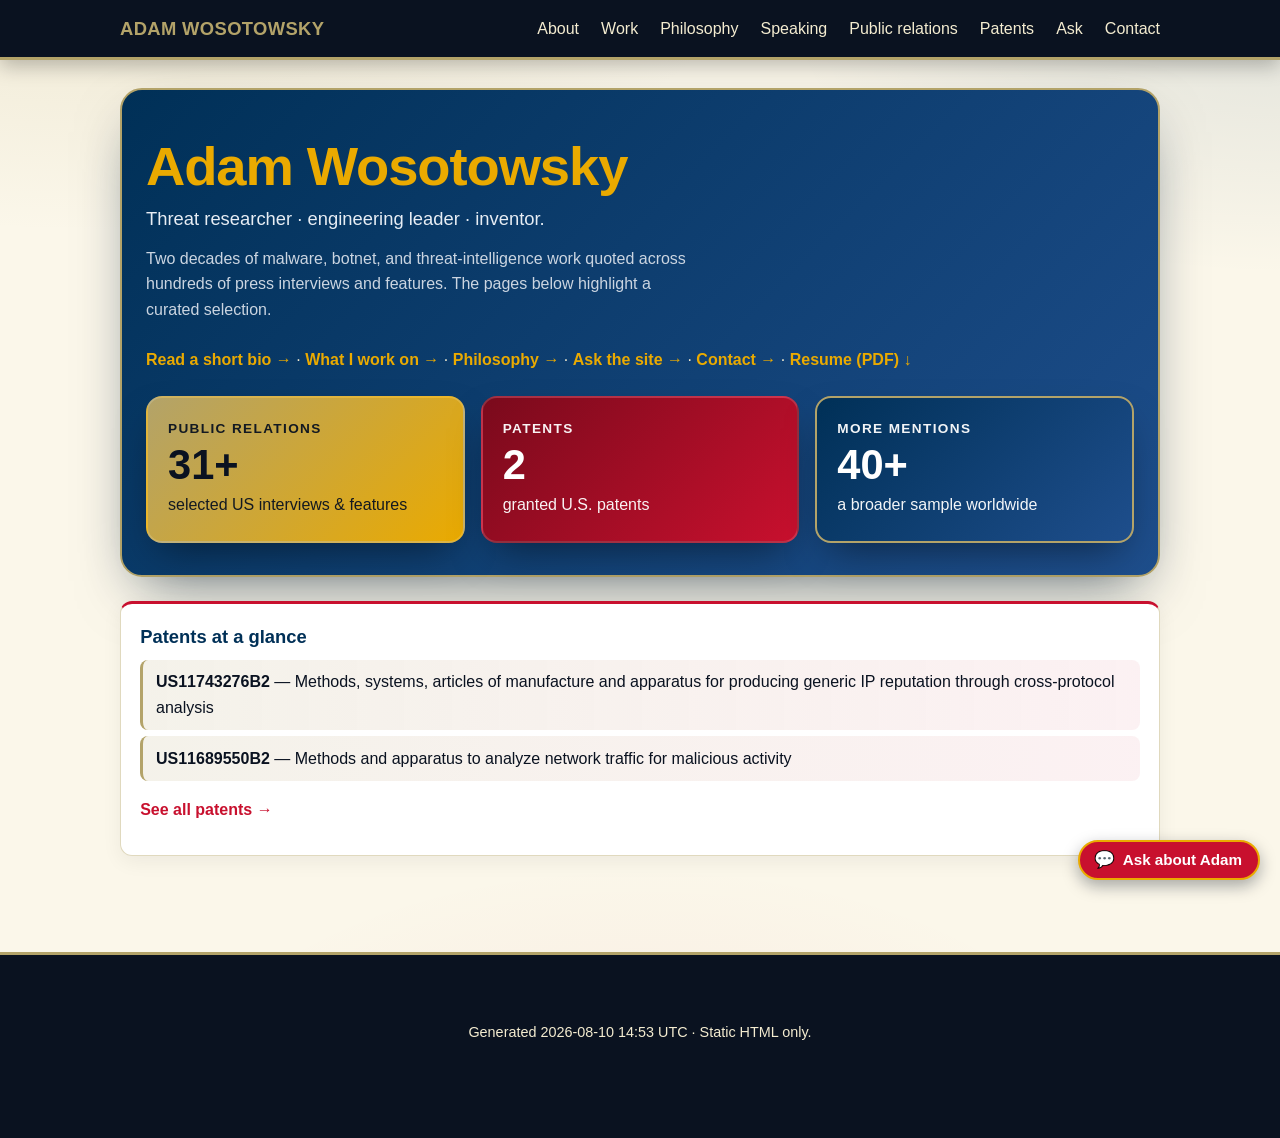
==== adam/index.html @ c90d337e "About: add HR-title backstory to Special Agent step Adam chose 'Special Agent' as his own title at S" ====
<!doctype html>
<html lang="en">
<head>
  <meta charset="utf-8">
  <meta name="viewport" content="width=device-width, initial-scale=1">
  <meta name="referrer" content="no-referrer-when-downgrade">
  <title>Adam Wosotowsky</title>
  <meta name="description" content="Adam Wosotowsky: threat researcher, engineering leader, inventor. Two decades of cybersecurity work in malware, botnets, and threat intelligence.">
  <link rel="stylesheet" href="/adam/assets/styles.css">
  <link rel="icon" type="image/png" sizes="32x32" href="/adam/assets/favicon.png">
  <link rel="apple-touch-icon" sizes="180x180" href="/adam/assets/apple-touch-icon.png">
  <meta property="og:type" content="website">
  <meta property="og:title" content="Adam Wosotowsky">
  <meta property="og:description" content="Adam Wosotowsky: threat researcher, engineering leader, inventor. Two decades of cybersecurity work in malware, botnets, and threat intelligence.">
  <meta property="og:image" content="https://wosotowsky.org/adam/assets/og-card.png">
  <meta property="og:url" content="https://wosotowsky.org/adam/">
  <meta name="twitter:card" content="summary_large_image">
  <script src="/adam/assets/chat-launcher.js" defer></script>
</head>
<body>
  <header class="site-header">
    <div class="wrap header-inner">
      <a class="brand" href="/adam/">Adam&nbsp;Wosotowsky</a>
      <nav class="nav">
        <a href="/adam/about/">About</a>
        <a href="/adam/work/">Work</a>
        <a href="/adam/philosophy/">Philosophy</a>
        <a href="/adam/speaking/">Speaking</a>
        <a href="/adam/pr/">Public relations</a>
        <a href="/adam/patents/">Patents</a>
        <a href="/adam/chat/">Ask</a>
        <a href="/adam/contact/">Contact</a>
      </nav>
    </div>
  </header>
  <main class="wrap">

    <section class="hero">
      <h1>Adam Wosotowsky</h1>
      <p class="lead">Threat researcher &middot; engineering leader &middot; inventor.</p>
      <p class="lead-sub">Two decades of malware, botnet, and threat-intelligence work quoted across hundreds of press interviews and features. The pages below highlight a curated selection.</p>
      <p class="hero-links"><a href="/adam/about/">Read a short bio &rarr;</a> &middot; <a href="/adam/work/">What I work on &rarr;</a> &middot; <a href="/adam/philosophy/">Philosophy &rarr;</a> &middot; <a href="/adam/chat/">Ask the site &rarr;</a> &middot; <a href="/adam/contact/">Contact &rarr;</a> &middot; <a href="/adam/resume.pdf">Resume (PDF) &darr;</a></p>
      <div class="hero-tiles">
        <a class="tile tile-pr" href="/adam/pr/">
          <span class="tile-label">Public relations</span>
          <span class="tile-count">31+</span>
          <span class="tile-sub">selected US interviews &amp; features</span>
        </a>
        <a class="tile tile-patents" href="/adam/patents/">
          <span class="tile-label">Patents</span>
          <span class="tile-count">2</span>
          <span class="tile-sub">granted U.S. patents</span>
        </a>
        <a class="tile tile-all" href="/adam/mentions-all/">
          <span class="tile-label">More mentions</span>
          <span class="tile-count">40+</span>
          <span class="tile-sub">a broader sample worldwide</span>
        </a>
      </div>
    </section>

    <section class="card patents-preview">
      <h2>Patents at a glance</h2>
      <ul class="patent-list">
      <li><a href="/adam/patents/#US11743276B2">
        <strong>US11743276B2</strong> &mdash; Methods, systems, articles of manufacture and apparatus for producing generic IP reputation through cross-protocol analysis
      </a></li>
      <li><a href="/adam/patents/#US11689550B2">
        <strong>US11689550B2</strong> &mdash; Methods and apparatus to analyze network traffic for malicious activity
      </a></li>
      </ul>
      <p><a class="more" href="/adam/patents/">See all patents &rarr;</a></p>
    </section>
  </main>
  <footer class="site-footer">
    <div class="wrap">
      <p>Generated 2026-08-10 14:53 UTC &middot; Static HTML only.</p>
    </div>
  </footer>
</body>
</html>
---- adam/assets/styles.css ----
/* Georgia Tech-inspired palette: black + gold, with navy + red accents. */
:root {
  color-scheme: light;
  --ink: #0a1220;
  --muted: #4a5468;
  --paper: #ffffff;
  --paper-tint: #fbf7ea;
  --line: #e0d9be;
  --gt-gold: #b3a369;
  --gt-gold-bright: #eaaa00;
  --gt-navy: #003057;
  --gt-navy-deep: #001a33;
  --gt-red: #c8102e;
  --gt-black: #0a1220;
  --accent: #003057;
  --accent-hover: #c8102e;
  --grad-gold: linear-gradient(135deg, #b3a369 0%, #eaaa00 100%);
  --grad-navy: linear-gradient(135deg, #003057 0%, #1e4e8c 100%);
  --grad-red:  linear-gradient(135deg, #7a0a1c 0%, #c8102e 100%);
}

* { box-sizing: border-box; }
html, body { margin: 0; padding: 0; }

body {
  background:
    radial-gradient(1100px 500px at 8% -6%, rgba(179, 163, 105, 0.20), transparent 60%),
    radial-gradient(900px 500px at 100% 0%, rgba(0, 48, 87, 0.10), transparent 55%),
    radial-gradient(900px 500px at 50% 100%, rgba(200, 16, 46, 0.06), transparent 55%),
    var(--paper-tint);
  color: var(--ink);
  font-family: "Inter", "Segoe UI", Roboto, Helvetica, Arial, sans-serif;
  line-height: 1.6;
  min-height: 100vh;
}

a { color: var(--accent); text-decoration: none; }
a:hover { color: var(--accent-hover); text-decoration: underline; }

.wrap { max-width: 1080px; margin: 0 auto; padding: 1.75rem 1.25rem 3rem; }

/* --- Header --- */
.site-header {
  background: var(--gt-black);
  border-bottom: 3px solid var(--gt-gold);
  position: sticky;
  top: 0;
  z-index: 10;
  box-shadow: 0 6px 20px rgba(0, 0, 0, 0.25);
}
.header-inner {
  display: flex; align-items: center; justify-content: space-between;
  padding: 0.85rem 1.25rem;
  max-width: 1080px; margin: 0 auto;
}
.brand {
  font-weight: 800;
  font-size: 1.15rem;
  color: var(--gt-gold);
  letter-spacing: 0.02em;
  text-transform: uppercase;
}
.brand:hover { color: var(--gt-gold-bright); text-decoration: none; }
.nav a {
  margin-left: 1.1rem;
  color: #f4ecd0;
  font-weight: 500;
  border-bottom: 2px solid transparent;
  padding-bottom: 2px;
}
.nav a:hover { color: var(--gt-gold-bright); border-bottom-color: var(--gt-gold-bright); text-decoration: none; }

/* --- Footer --- */
.site-footer {
  padding: 1.5rem 0 2rem;
  color: #f4ecd0;
  background: var(--gt-black);
  border-top: 3px solid var(--gt-gold);
  font-size: 0.9rem;
  text-align: center;
  margin-top: 3rem;
}

/* --- Hero --- */
.hero {
  padding: 3rem 1.5rem 2rem;
  background: var(--grad-navy);
  border-radius: 22px;
  color: #fff;
  margin-bottom: 1.5rem;
  border: 2px solid var(--gt-gold);
  box-shadow: 0 24px 60px -20px rgba(0, 26, 51, 0.6);
}
.hero h1 {
  font-size: clamp(2.2rem, 5vw, 3.4rem);
  line-height: 1.05;
  letter-spacing: -0.02em;
  margin: 0 0 0.6rem;
  color: var(--gt-gold-bright);
}
.hero .lead {
  font-size: 1.15rem;
  color: #e7edf4;
  max-width: 62ch;
  margin: 0 0 0.75rem;
}
.hero .lead-sub {
  color: #cbd5e1;
  max-width: 62ch;
  margin: 0 0 1.5rem;
}
.hero-tiles {
  display: grid;
  gap: 1rem;
  grid-template-columns: repeat(auto-fit, minmax(230px, 1fr));
  margin-top: 1.5rem;
}
.tile {
  display: block;
  color: #fff;
  padding: 1.25rem 1.25rem 1.5rem;
  border-radius: 16px;
  border: 2px solid rgba(255,255,255,0.15);
  box-shadow: 0 18px 40px -14px rgba(0, 0, 0, 0.5);
  transition: transform 0.15s ease, box-shadow 0.15s ease, border-color 0.15s ease;
}
.tile:hover {
  text-decoration: none;
  transform: translateY(-3px);
  box-shadow: 0 26px 50px -14px rgba(0, 0, 0, 0.6);
  border-color: var(--gt-gold-bright);
}
.tile-pr      { background: var(--grad-gold); color: #0a1220; }
.tile-patents { background: var(--grad-red); }
.tile-all     { background: var(--grad-navy); border-color: var(--gt-gold); }
.tile-label { display: block; font-size: 0.85rem; letter-spacing: 0.1em; text-transform: uppercase; font-weight: 700; opacity: 0.95; }
.tile-count { display: block; font-size: 2.6rem; font-weight: 800; margin-top: 0.25rem; line-height: 1; }
.tile-sub   { display: block; margin-top: 0.4rem; opacity: 0.95; }
.hero-links { margin-top: 1rem; font-size: 1rem; color: #f4ecd0; }
.hero-links a { color: var(--gt-gold-bright); font-weight: 600; }
.hero-links a:hover { color: #fff; }

/* --- Page heads --- */
.page-head {
  padding: 1.75rem 1.25rem;
  background: var(--gt-black);
  color: #fff;
  border-radius: 18px;
  border-left: 8px solid var(--gt-gold);
  margin-bottom: 1.5rem;
}
.page-head h1 {
  font-size: 2rem;
  margin: 0 0 0.4rem;
  color: var(--gt-gold-bright);
}
.page-head .lead {
  color: #e7edf4;
  max-width: 66ch;
  margin: 0;
}
.page-head .lead a { color: var(--gt-gold-bright); }
.page-head .lead a:hover { color: #fff; }

/* --- Cards --- */
.card {
  background: var(--paper);
  border: 1px solid var(--line);
  border-top: 3px solid var(--gt-navy);
  border-radius: 12px;
  padding: 1.1rem 1.2rem 1rem;
  box-shadow: 0 6px 20px rgba(10, 18, 32, 0.06);
  position: relative;
}
.grid {
  display: grid;
  gap: 1rem;
  grid-template-columns: repeat(auto-fit, minmax(320px, 1fr));
  margin-top: 1rem;
}

.mention h3, .patent h3 {
  margin: 0.15rem 0 0.35rem;
  font-size: 1.05rem;
  line-height: 1.35;
}
.mention h3 a, .patent h3 a { color: var(--ink); }
.mention h3 a:hover, .patent h3 a:hover { color: var(--gt-red); text-decoration: none; }
.mention .desc, .patent .desc {
  color: var(--muted);
  font-size: 0.95rem;
  margin: 0.15rem 0 0.6rem;
}
.mention .outlet, .patent .pub {
  display: inline-block;
  font-size: 0.72rem;
  font-weight: 800;
  letter-spacing: 0.1em;
  text-transform: uppercase;
  padding: 0.25rem 0.6rem;
  border-radius: 4px;
  color: var(--gt-black);
  background: var(--gt-gold);
}
.patent .pub { background: var(--gt-red); color: #fff; }
.mention .src, .patent .meta {
  font-size: 0.85rem;
  color: var(--muted);
  margin: 0;
}

/* --- Patents preview on landing --- */
.patents-preview { border-top-color: var(--gt-red); }
.patents-preview h2 {
  margin: 0 0 0.5rem;
  font-size: 1.15rem;
  color: var(--gt-navy);
}
.patent-list {
  list-style: none;
  padding: 0;
  margin: 0.25rem 0 0.75rem;
  display: grid;
  gap: 0.4rem;
}
.patent-list li a {
  display: block;
  padding: 0.6rem 0.8rem;
  border-radius: 8px;
  background: linear-gradient(90deg, rgba(179,163,105,0.14), rgba(200,16,46,0.06));
  color: var(--ink);
  border-left: 3px solid var(--gt-gold);
  transition: background 0.15s ease;
}
.patent-list li a:hover {
  text-decoration: none;
  background: linear-gradient(90deg, rgba(179,163,105,0.28), rgba(200,16,46,0.14));
  border-left-color: var(--gt-red);
}
.more { font-weight: 700; color: var(--gt-red); }
.more:hover { color: var(--gt-navy); }

/* --- Bio / Work pages --- */
.bio-intro, .bio-highlights, .bio-roles { margin-bottom: 1.25rem; }

.career-arc { margin-bottom: 1.25rem; border-left: 4px solid var(--gt-gold); }
.career-arc-header {
  display: flex; justify-content: space-between; align-items: baseline;
  flex-wrap: wrap; gap: 0.5rem; margin-bottom: 0.4rem;
}
.career-arc-header h2 {
  color: var(--gt-navy); font-family: Georgia, serif;
  margin: 0; font-size: 1.15rem;
}
.career-arc-years {
  color: var(--gt-red); font-weight: 700; font-size: 0.9rem;
  letter-spacing: 0.02em;
}
.career-arc-lead { margin: 0 0 0.9rem 0; color: #444; }
.career-chain {
  list-style: none; padding: 0; margin: 0 0 0.9rem 0;
  display: grid; gap: 0.4rem;
}
.career-step {
  display: grid;
  grid-template-columns: minmax(11rem, 1fr) minmax(9rem, 1fr) minmax(10rem, auto);
  gap: 0.6rem 1rem;
  padding: 0.55rem 0.75rem;
  background: #f6f4ee;
  border-left: 3px solid var(--gt-navy);
  border-radius: 3px;
  align-items: baseline;
}
.career-step-role { font-weight: 700; color: var(--gt-navy); }
.career-step-employer { color: #333; }
.career-step-note { color: #666; font-size: 0.88rem; font-style: italic; }
.career-arc-footnote { margin: 0; color: #555; font-size: 0.92rem; }
@media (max-width: 640px) {
  .career-step { grid-template-columns: 1fr; gap: 0.15rem; padding: 0.5rem 0.7rem; }
  .career-step-note { font-size: 0.85rem; }
}

.bio-intro p, .bio-roles p, .work-section p { line-height: 1.65; margin: 0 0 0.9rem 0; }
.bio-highlights h2, .bio-roles h2, .work-section h2 {
  color: var(--gt-navy);
  margin-top: 0;
  border-bottom: 2px solid var(--gt-gold);
  padding-bottom: 0.35rem;
  display: inline-block;
}
.bio-highlights ul.bullet-list { padding-left: 1.2rem; margin: 0.6rem 0 0 0; }
.bio-highlights ul.bullet-list li {
  line-height: 1.55;
  margin-bottom: 0.45rem;
  padding-left: 0.25rem;
}
.bio-highlights ul.bullet-list li::marker { color: var(--gt-red); font-weight: 800; }
.work-section {
  border-left: 6px solid var(--gt-gold);
  border-top: 1px solid var(--line);
  margin-bottom: 1.25rem;
}
.work-section .meta {
  font-size: 0.9rem;
  color: var(--muted);
  margin-top: 0.6rem;
  padding-top: 0.6rem;
  border-top: 1px dashed var(--line);
}
.work-section .meta a { color: var(--gt-red); font-weight: 600; }

.empty {
  color: var(--muted);
  padding: 1rem;
  background: rgba(179,163,105,0.10);
  border-left: 4px solid var(--gt-gold);
  border-radius: 8px;
}

code {
  background: #f4ecd0;
  border-radius: 4px;
  padding: 0.1rem 0.35rem;
  color: var(--gt-navy);
  font-size: 0.92em;
}

@media (max-width: 640px) {
  .header-inner { flex-direction: column; align-items: flex-start; gap: 0.5rem; }
  .nav a { margin-left: 0; margin-right: 0.9rem; }
  .hero { padding: 2rem 1.25rem 1.5rem; }
}

.patent .long-desc {
  color: var(--ink);
  font-size: 0.98rem;
  line-height: 1.6;
  margin: 0.4rem 0 0.8rem;
  padding: 0.75rem 0.9rem;
  background: rgba(179,163,105,0.09);
  border-left: 3px solid var(--gt-gold);
  border-radius: 6px;
}

.bio-looking { border-top-color: var(--gt-red); }
.bio-looking h2 { color: var(--gt-red); border-bottom-color: var(--gt-red); }

.essay { border-left: 6px solid var(--gt-navy); }
.essay h2 { color: var(--gt-navy); margin-top: 0; border-bottom: 2px solid var(--gt-gold); padding-bottom: 0.35rem; display: inline-block; }
.essay p { line-height: 1.7; margin: 0 0 0.9rem 0; }

.speaking-section { border-left: 6px solid var(--gt-gold); }
.speaking-section h2 { color: var(--gt-navy); margin-top: 0; }
.speaking-section p { line-height: 1.65; margin: 0 0 0.7rem 0; }
.closing-note {
  color: var(--muted);
  font-style: italic;
  margin: 1rem 0.25rem 0;
  padding-left: 0.75rem;
  border-left: 3px solid var(--gt-gold);
}

.contact-card { border-top-color: var(--gt-gold); }
.contact-list { list-style: none; padding: 0; margin: 0.5rem 0 0; display: grid; gap: 0.6rem; }
.contact-list li {
  display: grid;
  grid-template-columns: 120px 1fr;
  gap: 1rem;
  padding: 0.55rem 0.6rem;
  background: linear-gradient(90deg, rgba(179,163,105,0.12), rgba(0,48,87,0.04));
  border-left: 3px solid var(--gt-gold);
  border-radius: 6px;
  align-items: center;
}
.ch-label { font-weight: 700; color: var(--gt-navy); text-transform: uppercase; font-size: 0.8rem; letter-spacing: 0.08em; }
.ch-value { color: var(--ink); }
.ch-value a { color: var(--gt-red); font-weight: 600; }
.contact-card .note { color: var(--muted); font-size: 0.95rem; margin: 1rem 0 0; }

@media (max-width: 520px) {
  .contact-list li { grid-template-columns: 1fr; gap: 0.15rem; }
}

.see-also { border-top-color: var(--gt-gold-bright); background: linear-gradient(180deg, rgba(234,170,0,0.06), transparent); }
.see-also h2 { color: var(--gt-navy); margin-top: 0; font-size: 1.1rem; }
.see-also p { margin: 0.35rem 0; }
.see-also a { color: var(--gt-red); font-weight: 600; }
.see-also-inline { color: var(--muted); font-size: 0.95rem; margin-top: 0.6rem; }
.see-also-inline a { color: var(--gt-navy); font-weight: 600; }

.chat-card { border-top-color: var(--gt-red); }
.visually-hidden { position: absolute; width: 1px; height: 1px; padding: 0; margin: -1px; overflow: hidden; clip: rect(0,0,0,0); border: 0; }
.chat-messages {
  display: flex;
  flex-direction: column;
  gap: 0.6rem;
  min-height: 220px;
  max-height: 60vh;
  overflow-y: auto;
  padding: 0.6rem;
  background: rgba(0,48,87,0.03);
  border: 1px solid rgba(0,48,87,0.12);
  border-radius: 8px;
  margin-bottom: 0.8rem;
}
.chat-msg { display: flex; }
.chat-msg-user { justify-content: flex-end; }
.chat-msg-assistant, .chat-msg-system { justify-content: flex-start; }
.chat-bubble {
  max-width: 88%;
  padding: 0.55rem 0.8rem;
  border-radius: 12px;
  line-height: 1.5;
  white-space: pre-wrap;
  word-wrap: break-word;
}
.chat-msg-user .chat-bubble {
  background: var(--gt-navy);
  color: #fff;
  border-bottom-right-radius: 3px;
}
.chat-msg-assistant .chat-bubble {
  background: #fff;
  border: 1px solid rgba(179,163,105,0.5);
  border-left: 3px solid var(--gt-gold-bright);
  border-bottom-left-radius: 3px;
  color: var(--ink);
}
.chat-msg-assistant .chat-bubble a { color: var(--gt-red); font-weight: 600; }
.chat-msg-system .chat-bubble { background: rgba(200,16,46,0.08); color: var(--gt-red); font-style: italic; }
.chat-form { display: flex; flex-direction: column; gap: 0.5rem; }
#chat-input {
  font: inherit;
  padding: 0.6rem 0.7rem;
  border: 2px solid rgba(0,48,87,0.35);
  border-radius: 6px;
  resize: vertical;
  min-height: 3rem;
  background: #fff;
  color: var(--ink);
}
#chat-input:focus { outline: none; border-color: var(--gt-gold-bright); box-shadow: 0 0 0 3px rgba(234,170,0,0.25); }
.chat-controls { display: flex; align-items: center; justify-content: space-between; gap: 1rem; }
.chat-status { color: var(--muted); font-size: 0.9rem; }
.chat-submit {
  background: var(--gt-red);
  color: #fff;
  border: none;
  padding: 0.55rem 1.4rem;
  border-radius: 6px;
  font-weight: 700;
  cursor: pointer;
  font-size: 0.95rem;
}
.chat-submit:hover { background: #a80d26; }
.chat-submit:disabled { background: #999; cursor: not-allowed; }
.chat-suggestions { display: flex; flex-wrap: wrap; gap: 0.4rem; margin-top: 0.9rem; }
.chip {
  display: inline-block;
  padding: 0.25rem 0.65rem;
  border-radius: 999px;
  background: rgba(179,163,105,0.15);
  border: 1px solid rgba(179,163,105,0.4);
  color: var(--gt-navy);
  font-size: 0.85rem;
  cursor: pointer;
  user-select: none;
}
.chip:hover { background: rgba(179,163,105,0.28); }
.chat-footnote { color: var(--muted); font-size: 0.85rem; margin-top: 0.9rem; line-height: 1.5; }
.chat-footnote a { color: var(--gt-red); }

/* --- Corner chat launcher (see adam/assets/chat-launcher.js) --- */
.wos-chat-root { position: fixed; right: 1.25rem; bottom: 1.25rem; z-index: 9998; font-family: inherit; }
.wos-chat-visually-hidden { position: absolute; width: 1px; height: 1px; padding: 0; margin: -1px; overflow: hidden; clip: rect(0,0,0,0); border: 0; }

.wos-chat-pill {
  display: inline-flex; align-items: center; gap: 0.5rem;
  padding: 0.6rem 1rem 0.6rem 0.85rem;
  background: var(--gt-red); color: #fff;
  border: 2px solid var(--gt-gold-bright);
  border-radius: 999px;
  font-weight: 700; font-size: 0.95rem;
  cursor: pointer;
  box-shadow: 0 6px 16px rgba(10,18,32,0.35);
  transition: transform 0.15s ease, box-shadow 0.15s ease, background 0.15s ease;
}
.wos-chat-pill:hover { background: #a80d26; transform: translateY(-1px); box-shadow: 0 8px 20px rgba(10,18,32,0.4); }
.wos-chat-pill:focus-visible { outline: 3px solid var(--gt-gold-bright); outline-offset: 2px; }
.wos-chat-pill-icon { font-size: 1.05rem; line-height: 1; }
.wos-chat-pill-label { line-height: 1; }

.wos-chat-teaser {
  position: absolute; right: 0; bottom: 3.6rem;
  max-width: 260px;
  background: #fff; color: var(--ink);
  border: 1px solid rgba(179,163,105,0.5);
  border-left: 4px solid var(--gt-gold-bright);
  border-radius: 10px;
  padding: 0.6rem 2rem 0.6rem 0.8rem;
  box-shadow: 0 6px 14px rgba(10,18,32,0.25);
  opacity: 0; transform: translateY(6px);
  pointer-events: none;
  transition: opacity 0.25s ease, transform 0.25s ease;
  font-size: 0.9rem;
  cursor: pointer;
}
.wos-chat-teaser::after {
  content: ""; position: absolute; right: 1.2rem; bottom: -8px;
  width: 14px; height: 14px; background: #fff;
  border-right: 1px solid rgba(179,163,105,0.5);
  border-bottom: 1px solid rgba(179,163,105,0.5);
  transform: rotate(45deg);
}
.wos-chat-teaser-visible { opacity: 1; transform: translateY(0); pointer-events: auto; }
.wos-chat-teaser-close {
  position: absolute; top: 4px; right: 6px;
  background: transparent; border: 0; padding: 2px 6px;
  color: var(--muted); cursor: pointer; font-size: 1.05rem; line-height: 1;
}
.wos-chat-teaser-close:hover { color: var(--gt-red); }

.wos-chat-panel[hidden] { display: none !important; }
.wos-chat-panel {
  position: absolute; right: 0; bottom: 3.6rem;
  width: 380px; max-width: calc(100vw - 2rem);
  height: 520px; max-height: calc(100vh - 5rem);
  display: flex; flex-direction: column;
  background: #fff;
  border: 1px solid rgba(0,48,87,0.25);
  border-top: 4px solid var(--gt-gold-bright);
  border-radius: 12px;
  box-shadow: 0 12px 32px rgba(10,18,32,0.45);
  overflow: hidden;
  transform-origin: bottom right;
  animation: wos-chat-pop 0.18s ease-out;
}
@keyframes wos-chat-pop {
  from { opacity: 0; transform: scale(0.94) translateY(6px); }
  to   { opacity: 1; transform: scale(1) translateY(0); }
}
@media (prefers-reduced-motion: reduce) {
  .wos-chat-panel { animation: none; }
  .wos-chat-teaser { transition: none; }
}

.wos-chat-header {
  display: flex; align-items: center; justify-content: space-between;
  padding: 0.6rem 0.8rem;
  background: var(--gt-navy); color: #fff;
}
.wos-chat-title { font-size: 1rem; margin: 0; color: #fff; }
.wos-chat-header-right { display: flex; align-items: center; gap: 0.4rem; }
.wos-chat-full { color: var(--gt-gold-bright); font-size: 0.85rem; text-decoration: none; }
.wos-chat-full:hover { text-decoration: underline; }
.wos-chat-close {
  background: transparent; border: 0; color: #fff;
  font-size: 1.35rem; line-height: 1; cursor: pointer; padding: 0 0.4rem;
}
.wos-chat-close:hover { color: var(--gt-gold-bright); }

.wos-chat-messages {
  flex: 1 1 auto; overflow-y: auto;
  padding: 0.65rem; display: flex; flex-direction: column; gap: 0.5rem;
  background: rgba(0,48,87,0.03);
}
.wos-chat-msg { display: flex; }
.wos-chat-msg-user { justify-content: flex-end; }
.wos-chat-msg-assistant, .wos-chat-msg-system { justify-content: flex-start; }
.wos-chat-bubble {
  max-width: 88%; padding: 0.5rem 0.7rem; border-radius: 12px;
  line-height: 1.5; white-space: pre-wrap; word-wrap: break-word; font-size: 0.92rem;
}
.wos-chat-msg-user .wos-chat-bubble {
  background: var(--gt-navy); color: #fff; border-bottom-right-radius: 3px;
}
.wos-chat-msg-assistant .wos-chat-bubble {
  background: #fff;
  border: 1px solid rgba(179,163,105,0.5);
  border-left: 3px solid var(--gt-gold-bright);
  border-bottom-left-radius: 3px;
  color: var(--ink);
}
.wos-chat-msg-assistant .wos-chat-bubble a { color: var(--gt-red); font-weight: 600; }
.wos-chat-msg-system .wos-chat-bubble { background: rgba(200,16,46,0.08); color: var(--gt-red); font-style: italic; }

.wos-chat-form { padding: 0.6rem; border-top: 1px solid rgba(0,48,87,0.12); background: #fff; }
.wos-chat-input {
  width: 100%; box-sizing: border-box;
  font: inherit; padding: 0.5rem 0.6rem;
  border: 2px solid rgba(0,48,87,0.25); border-radius: 6px;
  resize: none; min-height: 2.6rem;
  color: var(--ink); background: #fff;
}
.wos-chat-input:focus { outline: none; border-color: var(--gt-gold-bright); box-shadow: 0 0 0 3px rgba(234,170,0,0.25); }
.wos-chat-controls { display: flex; align-items: center; justify-content: space-between; margin-top: 0.4rem; gap: 0.75rem; }
.wos-chat-status { color: var(--muted); font-size: 0.85rem; }
.wos-chat-submit {
  background: var(--gt-red); color: #fff; border: none;
  padding: 0.45rem 1.1rem; border-radius: 6px;
  font-weight: 700; font-size: 0.9rem; cursor: pointer;
}
.wos-chat-submit:hover { background: #a80d26; }
.wos-chat-submit:disabled { background: #999; cursor: not-allowed; }

@media (max-width: 520px) {
  .wos-chat-root { right: 0.75rem; bottom: 0.75rem; }
  .wos-chat-panel { width: calc(100vw - 1.5rem); height: calc(100vh - 4rem); }
  .wos-chat-pill-label { display: none; }
  .wos-chat-pill { padding: 0.75rem; }
  .wos-chat-pill-icon { font-size: 1.35rem; }
}
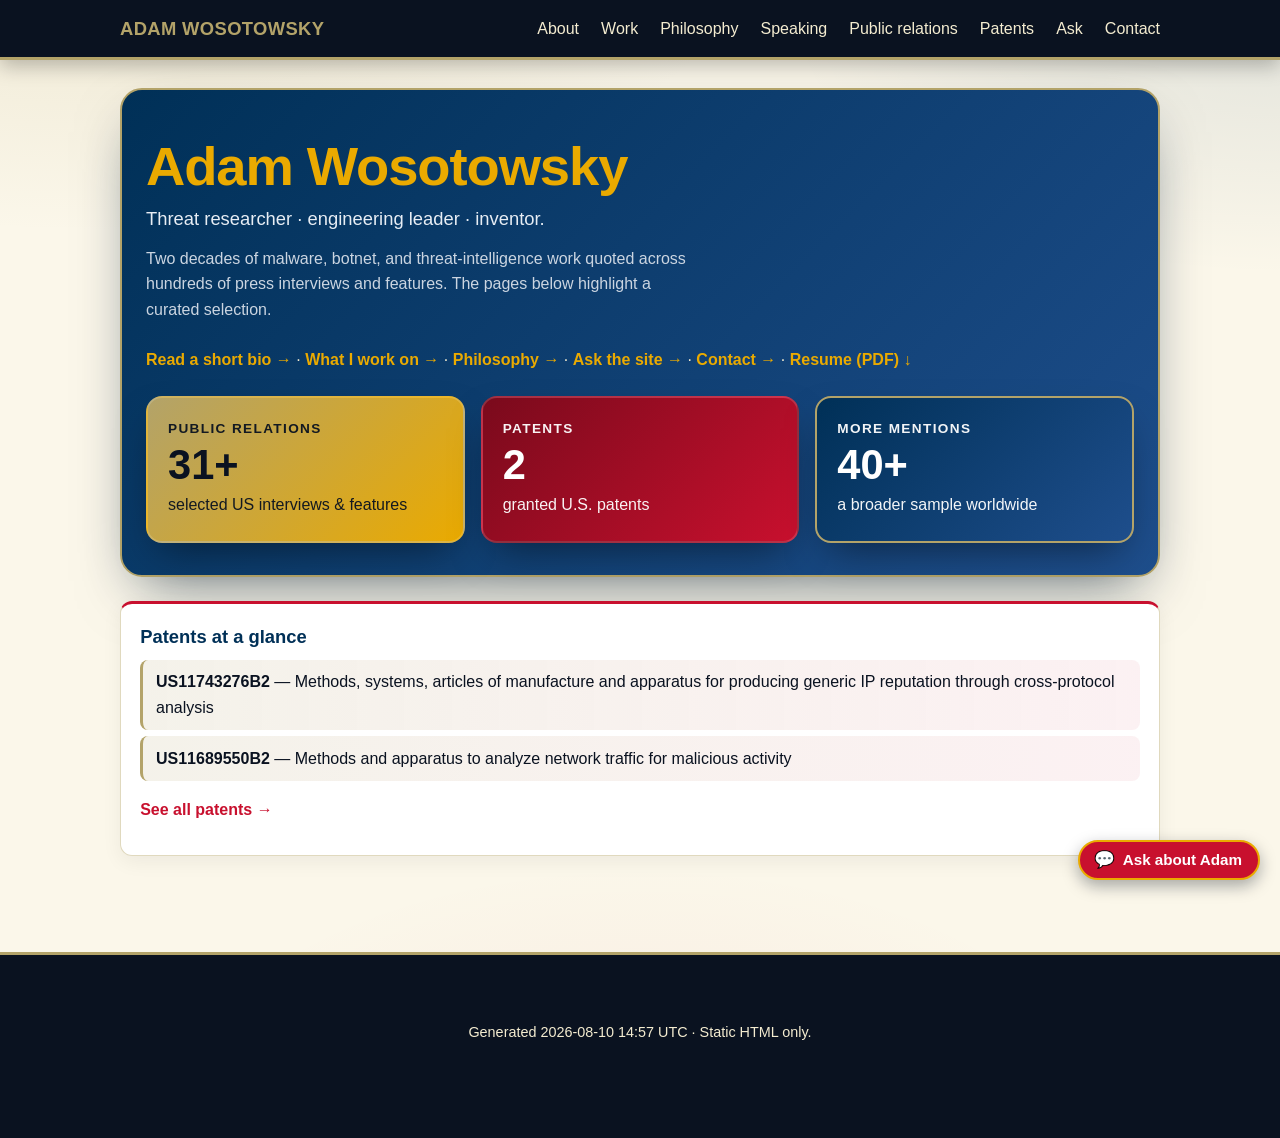
==== commit 13a5767c: "About: Reflex Security was founding engineer / employee #3, CNN was during college Correcting a fram" ====
--- a/adam/index.html
+++ b/adam/index.html
@@ -74,7 +74,7 @@
   </main>
   <footer class="site-footer">
     <div class="wrap">
-      <p>Generated 2026-08-10 14:53 UTC &middot; Static HTML only.</p>
+      <p>Generated 2026-08-10 14:57 UTC &middot; Static HTML only.</p>
     </div>
   </footer>
 </body>
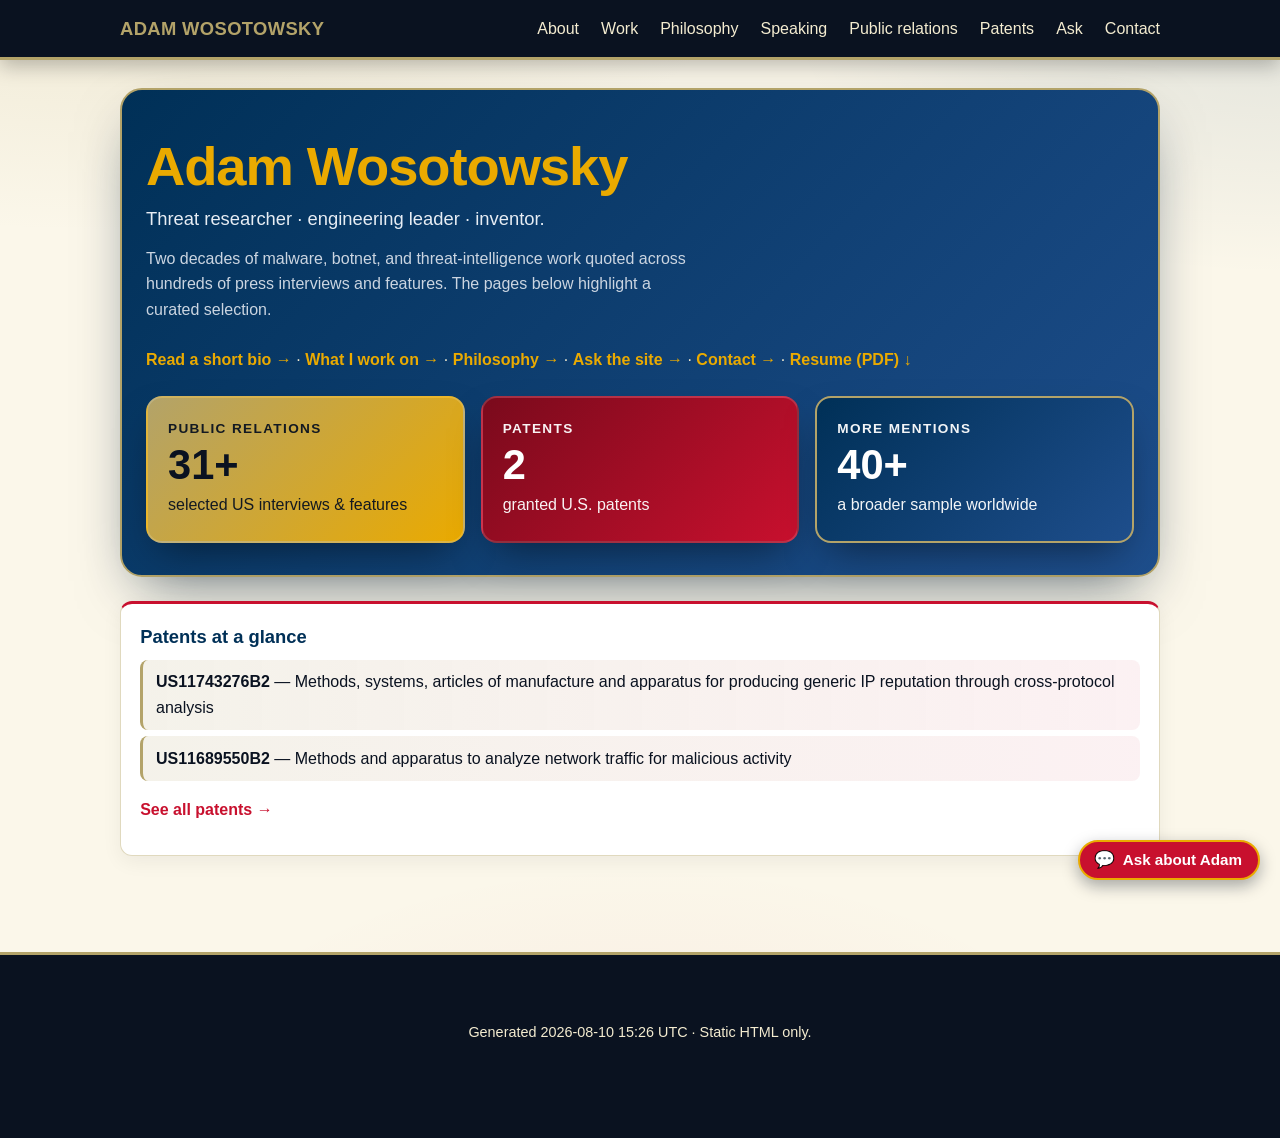
==== commit 71b09325: "About + resume: Zimperium concluded 2026, past-tense framing - Zimperium dates 2021-Present -> 2021-" ====
--- a/adam/index.html
+++ b/adam/index.html
@@ -74,7 +74,7 @@
   </main>
   <footer class="site-footer">
     <div class="wrap">
-      <p>Generated 2026-08-10 14:57 UTC &middot; Static HTML only.</p>
+      <p>Generated 2026-08-10 15:26 UTC &middot; Static HTML only.</p>
     </div>
   </footer>
 </body>
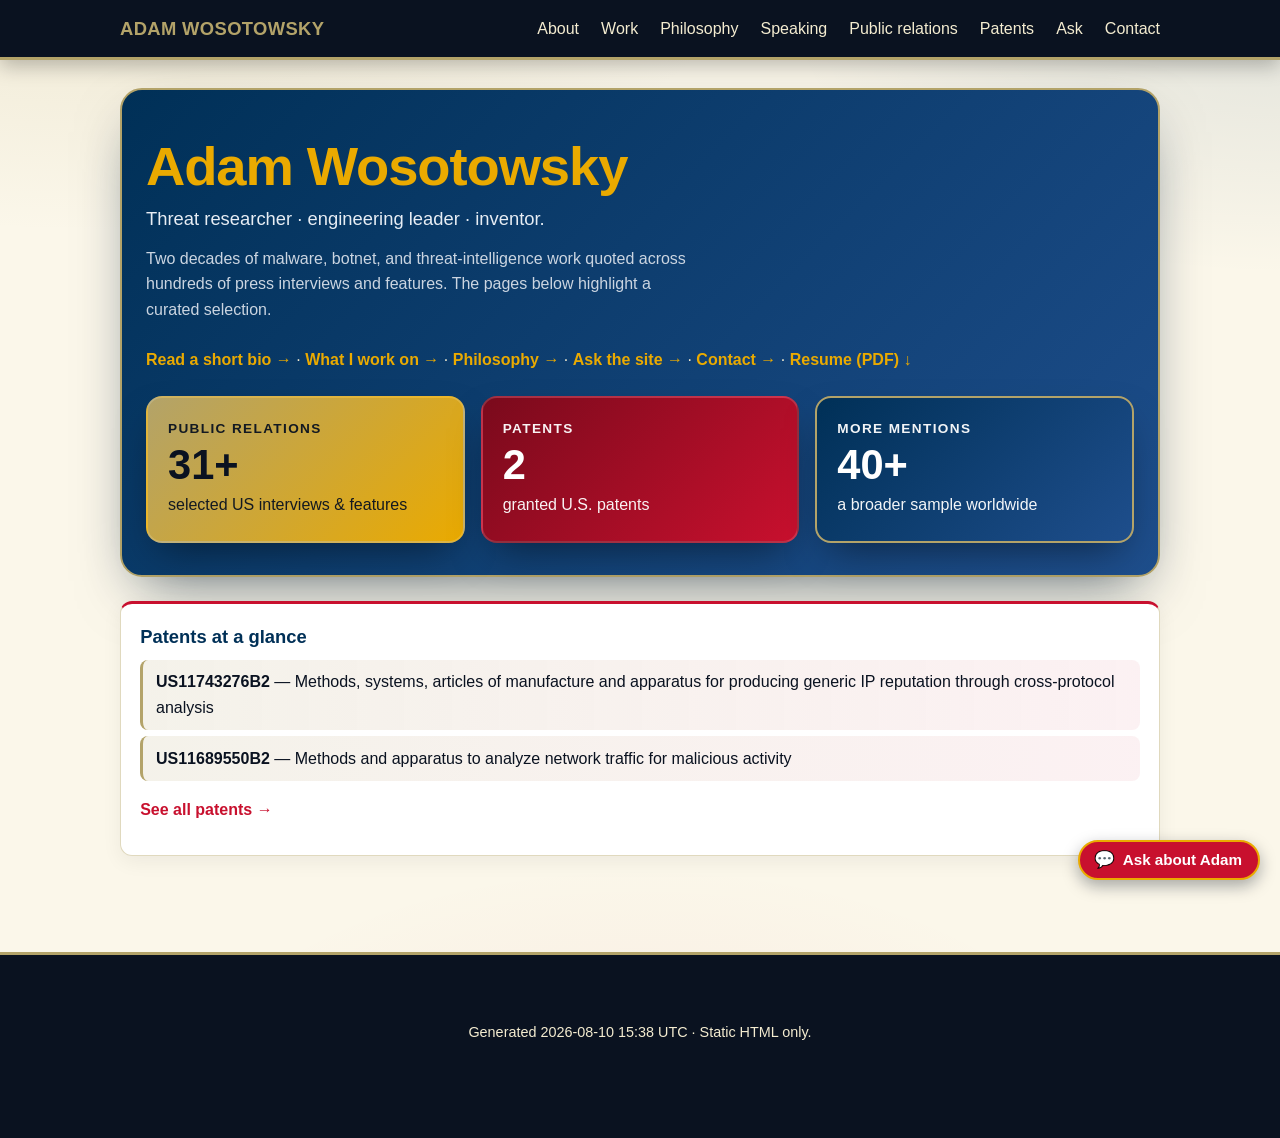
==== commit 36e6c897: "Add /adam/hire/ landing page + Schema.org 'seeks' signals New unlinked landing page at /adam/hire/ i" ====
--- a/adam/index.html
+++ b/adam/index.html
@@ -74,7 +74,7 @@
   </main>
   <footer class="site-footer">
     <div class="wrap">
-      <p>Generated 2026-08-10 15:26 UTC &middot; Static HTML only.</p>
+      <p>Generated 2026-08-10 15:38 UTC &middot; Static HTML only.</p>
     </div>
   </footer>
 </body>
--- a/adam/assets/styles.css
+++ b/adam/assets/styles.css
@@ -387,6 +387,24 @@
 .see-also a { color: var(--gt-red); font-weight: 600; }
 .see-also-inline { color: var(--muted); font-size: 0.95rem; margin-top: 0.6rem; }
 .see-also-inline a { color: var(--gt-navy); font-weight: 600; }
+.see-also-list { list-style: none; padding: 0; margin: 0.4rem 0 0; display: grid; gap: 0.35rem; }
+.see-also-list li::before { content: "\2192  "; color: var(--gt-red); font-weight: 800; }
+
+.hire-pitch-card { border-top: 4px solid var(--gt-red); }
+.hire-pitch { font-size: 1.05rem; line-height: 1.55; color: #222; margin: 0 0 1rem 0; }
+.hire-ctas { display: flex; flex-wrap: wrap; gap: 0.6rem; }
+.hire-ctas a {
+  display: inline-block; padding: 0.55rem 1rem; border-radius: 4px;
+  text-decoration: none; font-weight: 700; letter-spacing: 0.01em;
+  border: 2px solid var(--gt-navy);
+}
+.hire-ctas .cta-primary { background: var(--gt-navy); color: #fff; }
+.hire-ctas .cta-primary:hover { background: var(--gt-red); border-color: var(--gt-red); }
+.hire-ctas .cta-secondary { color: var(--gt-navy); background: #fff; }
+.hire-ctas .cta-secondary:hover { background: var(--gt-navy); color: #fff; }
+.hire-highlights { border-top-color: var(--gt-gold); }
+.hire-looking { border-top-color: var(--gt-red); }
+.hire-looking h2 { color: var(--gt-red); border-bottom-color: var(--gt-red); }
 
 .chat-card { border-top-color: var(--gt-red); }
 .visually-hidden { position: absolute; width: 1px; height: 1px; padding: 0; margin: -1px; overflow: hidden; clip: rect(0,0,0,0); border: 0; }
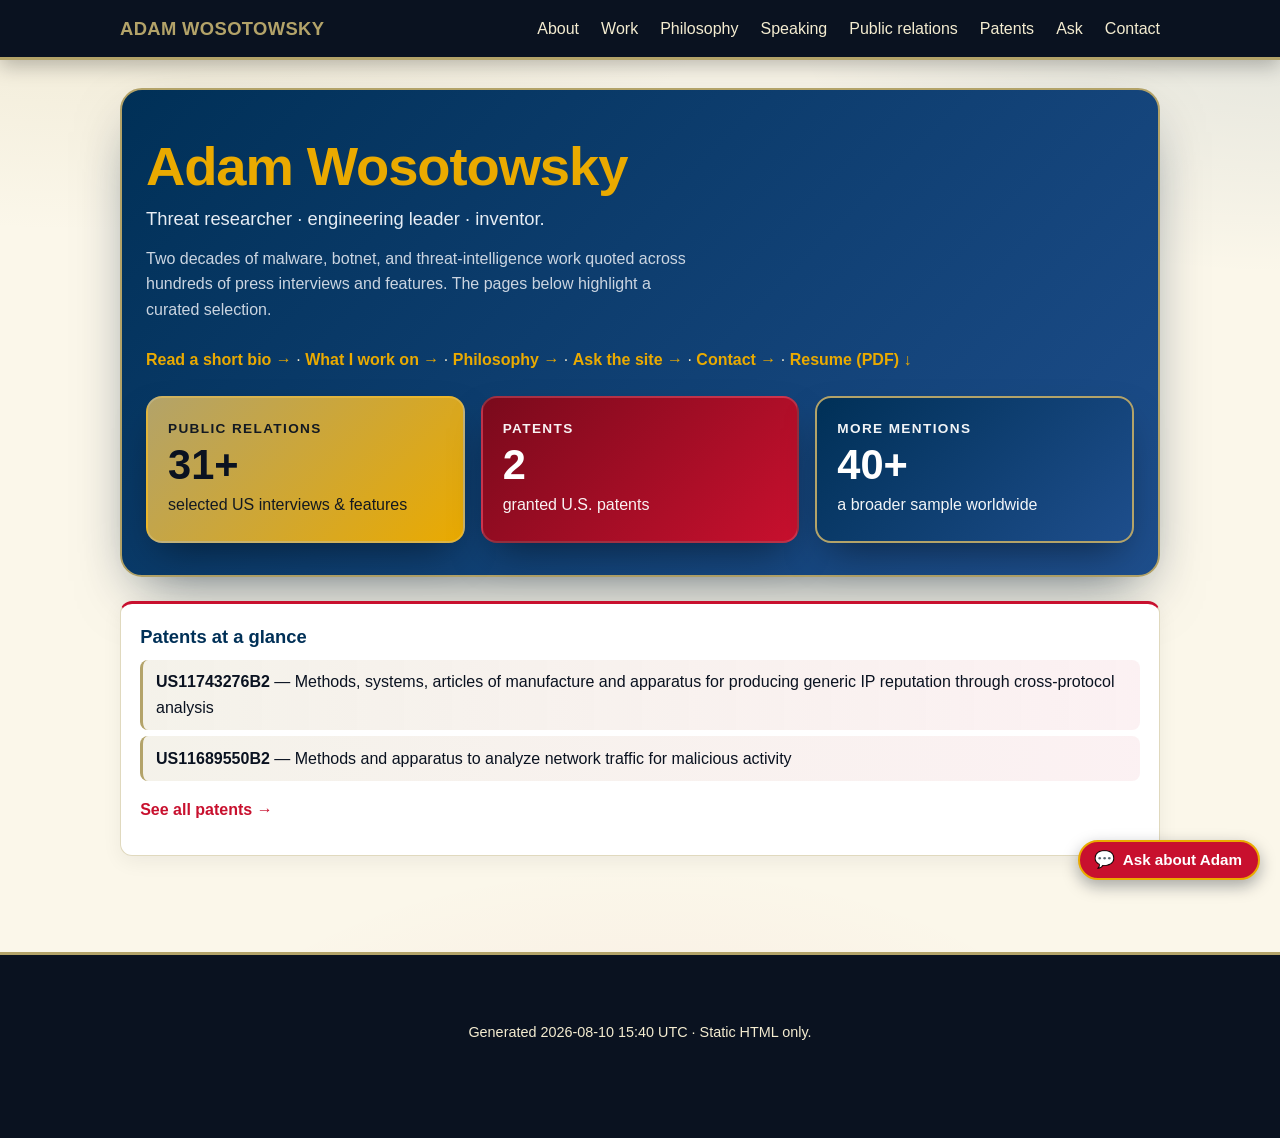
==== commit 91dac20e: "hire: past-tense the opening pitch to match About page framing" ====
--- a/adam/index.html
+++ b/adam/index.html
@@ -74,7 +74,7 @@
   </main>
   <footer class="site-footer">
     <div class="wrap">
-      <p>Generated 2026-08-10 15:38 UTC &middot; Static HTML only.</p>
+      <p>Generated 2026-08-10 15:40 UTC &middot; Static HTML only.</p>
     </div>
   </footer>
 </body>
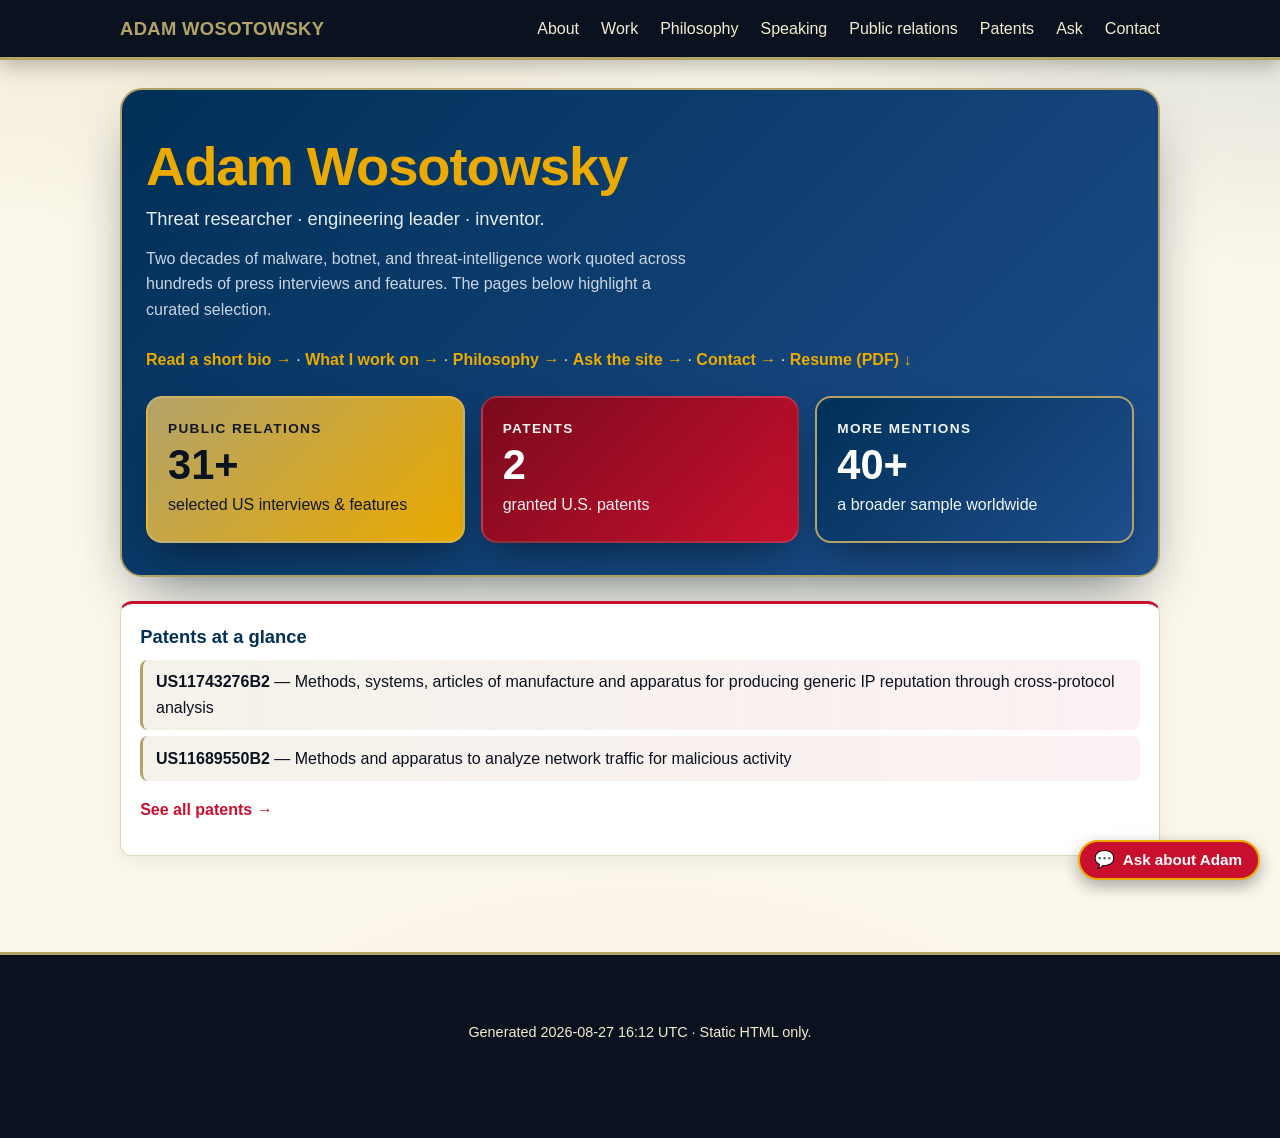
==== commit c4bfbb37: "Refresh resume PDF (typo fixes, past-tense Zimperium) + bump speaking count Resume: - Replaces the /" ====
--- a/adam/index.html
+++ b/adam/index.html
@@ -74,7 +74,7 @@
   </main>
   <footer class="site-footer">
     <div class="wrap">
-      <p>Generated 2026-08-10 15:40 UTC &middot; Static HTML only.</p>
+      <p>Generated 2026-08-27 16:12 UTC &middot; Static HTML only.</p>
     </div>
   </footer>
 </body>
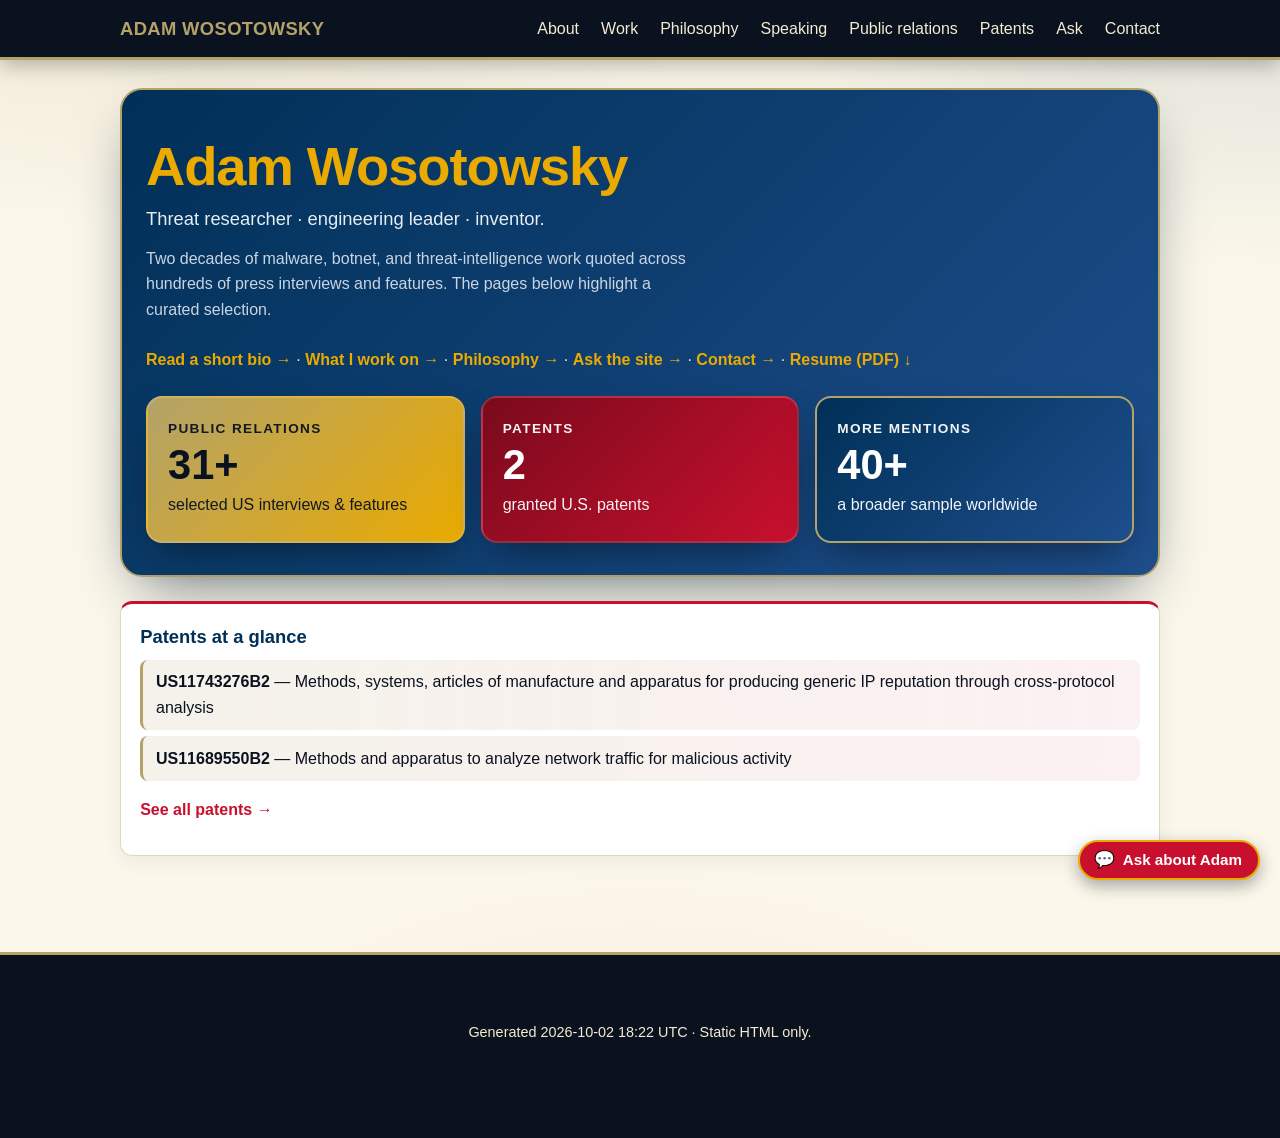
==== commit 882836bf: "Refresh resume PDF; add GitHub link to Contact and Hire pages Co-authored-by: Copilot <223556219+Cop" ====
--- a/adam/index.html
+++ b/adam/index.html
@@ -74,7 +74,7 @@
   </main>
   <footer class="site-footer">
     <div class="wrap">
-      <p>Generated 2026-08-27 16:12 UTC &middot; Static HTML only.</p>
+      <p>Generated 2026-10-02 18:22 UTC &middot; Static HTML only.</p>
     </div>
   </footer>
 </body>
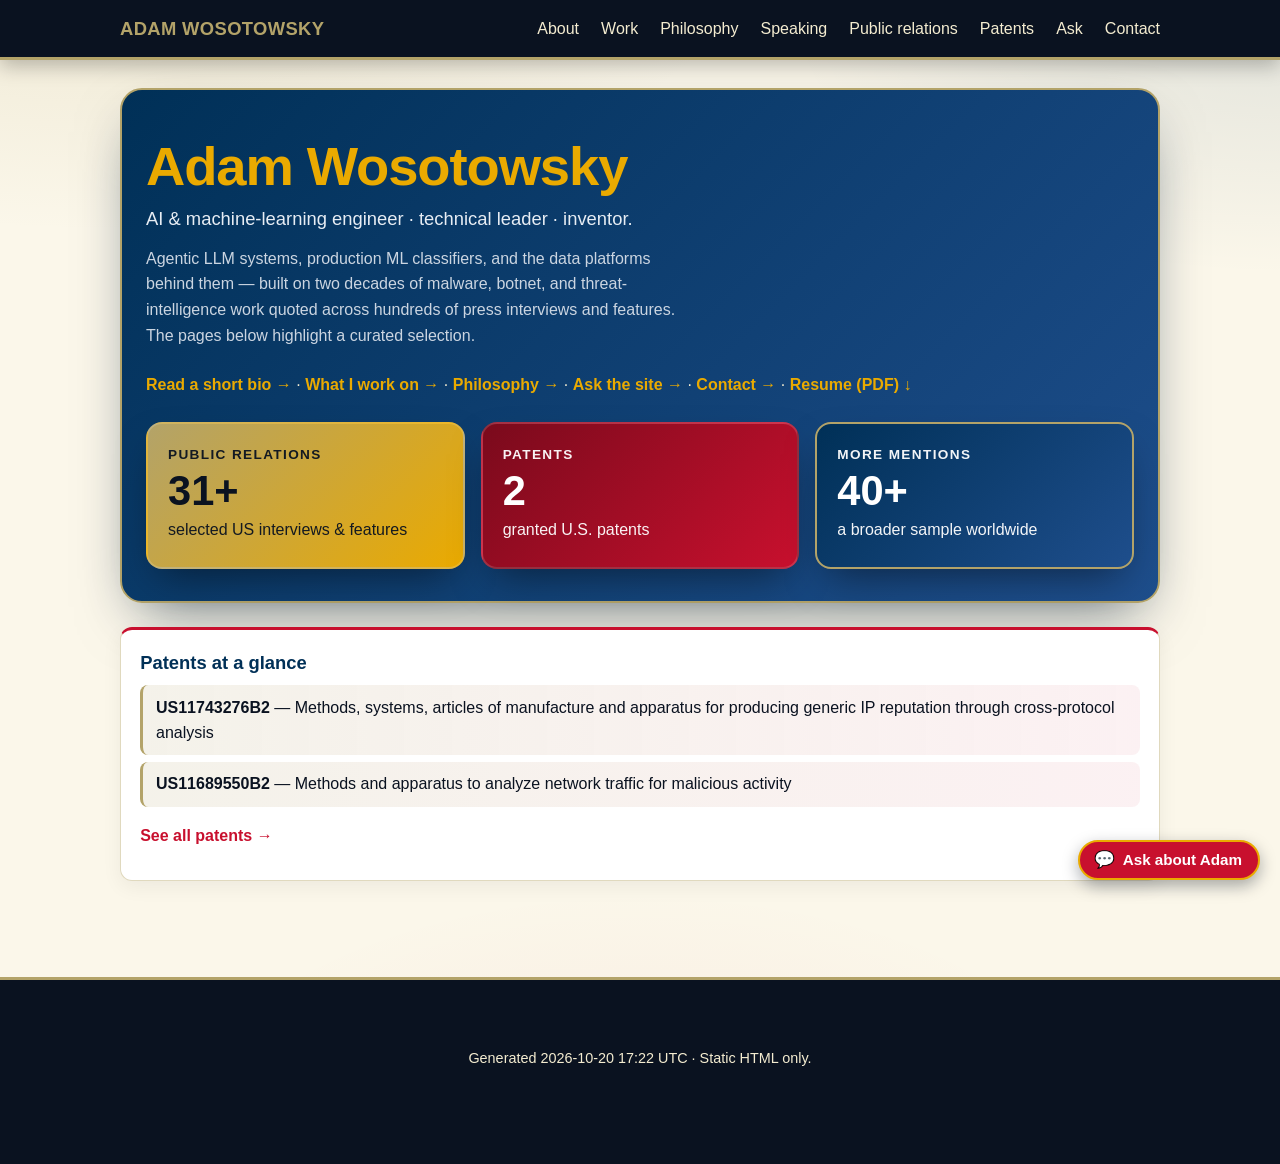
==== commit 35f00a8b: "Reposition site around AI/ML to match Oct 2026 resume - About/Hire: new tagline, intro, highlights, " ====
--- a/adam/index.html
+++ b/adam/index.html
@@ -5,13 +5,13 @@
   <meta name="viewport" content="width=device-width, initial-scale=1">
   <meta name="referrer" content="no-referrer-when-downgrade">
   <title>Adam Wosotowsky</title>
-  <meta name="description" content="Adam Wosotowsky: threat researcher, engineering leader, inventor. Two decades of cybersecurity work in malware, botnets, and threat intelligence.">
+  <meta name="description" content="Adam Wosotowsky: principal engineer for AI and machine learning — agentic LLM systems, production classifiers, and data platforms. Two decades of ML in threat intelligence.">
   <link rel="stylesheet" href="/adam/assets/styles.css">
   <link rel="icon" type="image/png" sizes="32x32" href="/adam/assets/favicon.png">
   <link rel="apple-touch-icon" sizes="180x180" href="/adam/assets/apple-touch-icon.png">
   <meta property="og:type" content="website">
   <meta property="og:title" content="Adam Wosotowsky">
-  <meta property="og:description" content="Adam Wosotowsky: threat researcher, engineering leader, inventor. Two decades of cybersecurity work in malware, botnets, and threat intelligence.">
+  <meta property="og:description" content="Adam Wosotowsky: principal engineer for AI and machine learning — agentic LLM systems, production classifiers, and data platforms. Two decades of ML in threat intelligence.">
   <meta property="og:image" content="https://wosotowsky.org/adam/assets/og-card.png">
   <meta property="og:url" content="https://wosotowsky.org/adam/">
   <meta name="twitter:card" content="summary_large_image">
@@ -37,8 +37,8 @@
 
     <section class="hero">
       <h1>Adam Wosotowsky</h1>
-      <p class="lead">Threat researcher &middot; engineering leader &middot; inventor.</p>
-      <p class="lead-sub">Two decades of malware, botnet, and threat-intelligence work quoted across hundreds of press interviews and features. The pages below highlight a curated selection.</p>
+      <p class="lead">AI &amp; machine-learning engineer &middot; technical leader &middot; inventor.</p>
+      <p class="lead-sub">Agentic LLM systems, production ML classifiers, and the data platforms behind them &mdash; built on two decades of malware, botnet, and threat-intelligence work quoted across hundreds of press interviews and features. The pages below highlight a curated selection.</p>
       <p class="hero-links"><a href="/adam/about/">Read a short bio &rarr;</a> &middot; <a href="/adam/work/">What I work on &rarr;</a> &middot; <a href="/adam/philosophy/">Philosophy &rarr;</a> &middot; <a href="/adam/chat/">Ask the site &rarr;</a> &middot; <a href="/adam/contact/">Contact &rarr;</a> &middot; <a href="/adam/resume.pdf">Resume (PDF) &darr;</a></p>
       <div class="hero-tiles">
         <a class="tile tile-pr" href="/adam/pr/">
@@ -74,7 +74,7 @@
   </main>
   <footer class="site-footer">
     <div class="wrap">
-      <p>Generated 2026-10-02 18:22 UTC &middot; Static HTML only.</p>
+      <p>Generated 2026-10-20 17:22 UTC &middot; Static HTML only.</p>
     </div>
   </footer>
 </body>
